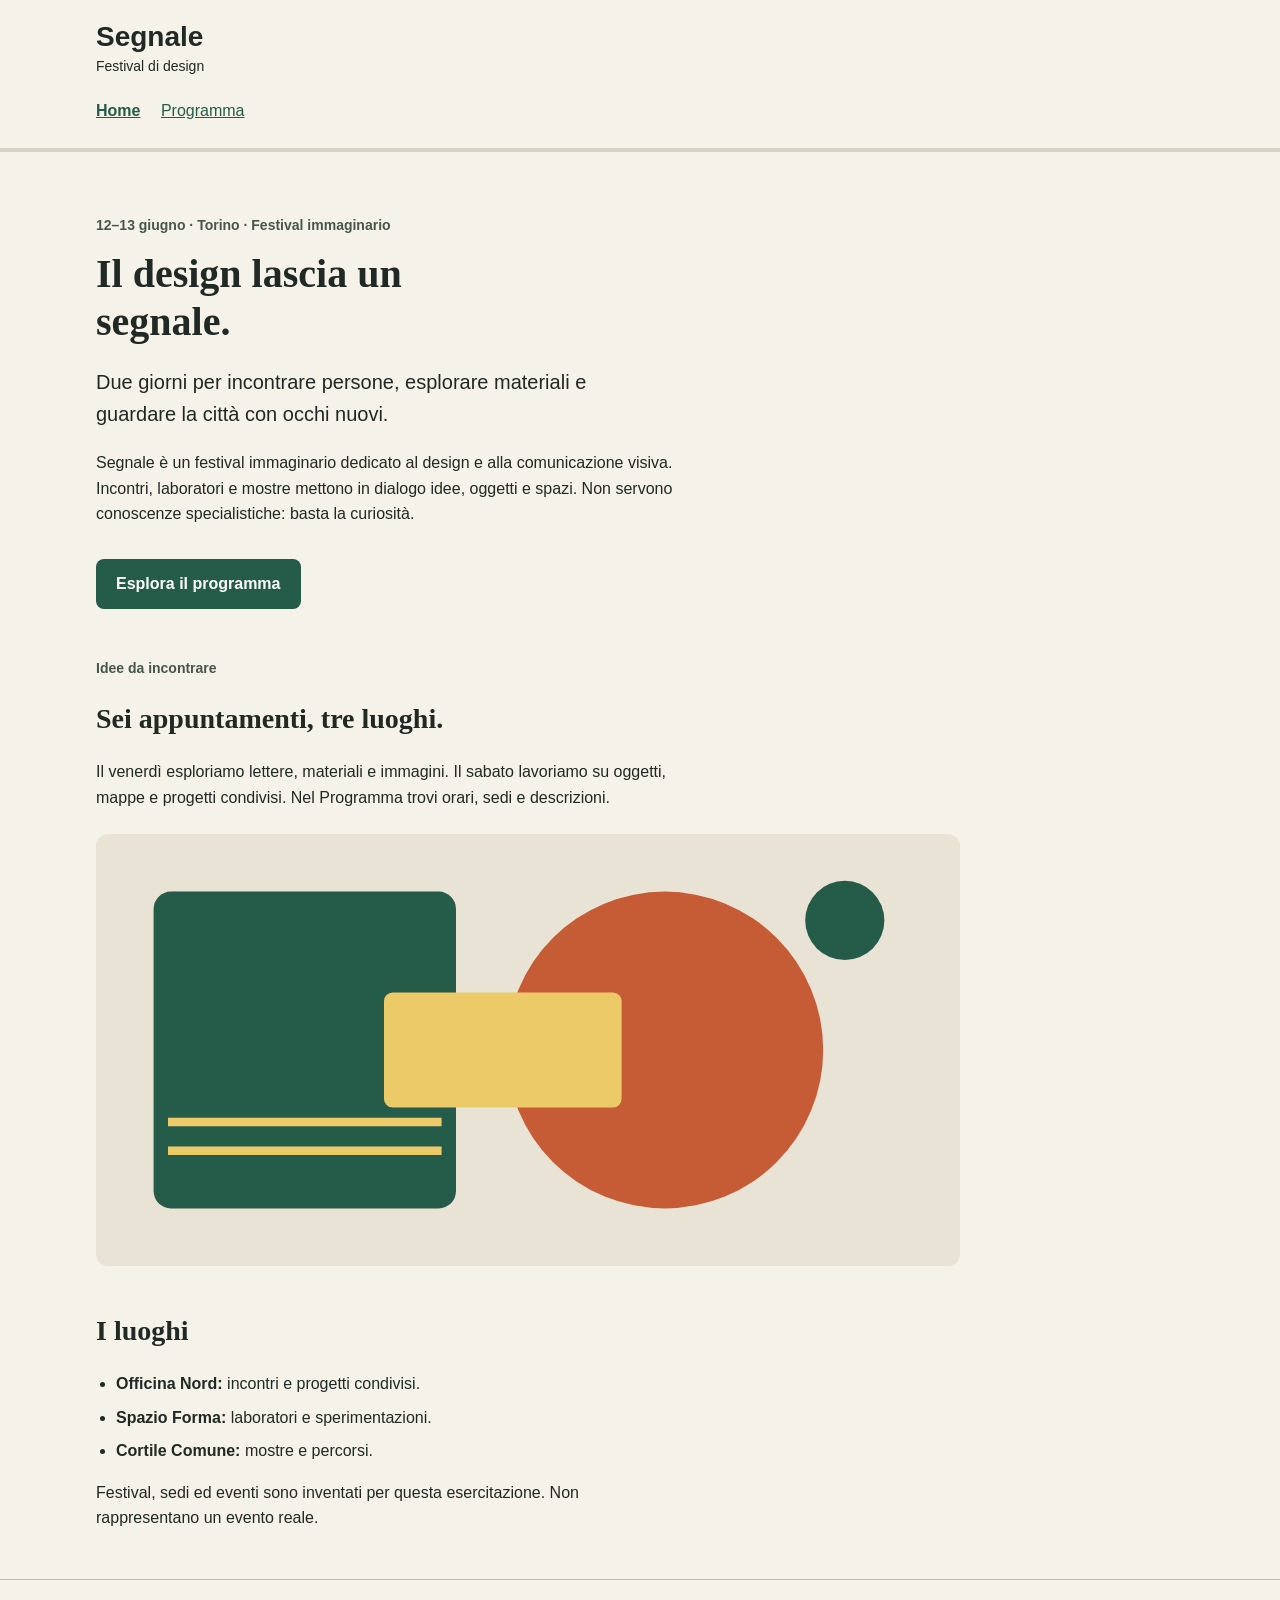
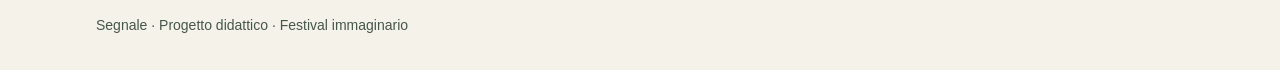
==== index.html @ e4133121 "Sposta i file del sito nella radice della repository" ====
<!doctype html>
<html lang="it">
<head>
  <meta charset="utf-8">
  <meta name="viewport" content="width=device-width, initial-scale=1">
  <title>Segnale — Festival di design</title>
  <link rel="stylesheet" href="style.css">
</head>
<body>
  <a class="skip-link" href="#contenuto">Vai al contenuto</a>
  <header class="site-header">
    <div class="container">
      <a class="brand" href="index.html">Segnale<span>Festival di design</span></a>
      <nav aria-label="Navigazione principale">
        <a href="index.html" aria-current="page">Home</a>
        <!-- Da completare: collegare questa voce alla pagina Programma. -->
        <a href="programma.html">Programma</a>
      </nav>
    </div>
  </header>

  <main id="contenuto" class="container">
    <section class="intro" aria-labelledby="titolo-home">
      <p class="eyebrow">12–13 giugno · Torino · Festival immaginario</p>
      <h1 id="titolo-home">Il design lascia un segnale.</h1>
      <p class="lead">Due giorni per incontrare persone, esplorare materiali e guardare la città con occhi nuovi.</p>
      <p class="reading-text">Segnale è un festival immaginario dedicato al design e alla comunicazione visiva. Incontri, laboratori e mostre mettono in dialogo idee, oggetti e spazi. Non servono conoscenze specialistiche: basta la curiosità.</p>
      <!-- Da completare: anche questo collegamento deve aprire il Programma. -->
      <a class="button-link" href="programma.html">Esplora il programma</a>
    </section>

    <section class="content-section" aria-labelledby="titolo-festival">
      <p class="eyebrow">Idee da incontrare</p>
      <h2 id="titolo-festival">Sei appuntamenti, tre luoghi.</h2>
      <p class="reading-text">Il venerdì esploriamo lettere, materiali e immagini. Il sabato lavoriamo su oggetti, mappe e progetti condivisi. Nel Programma trovi orari, sedi e descrizioni.</p>
      <img class="festival-image" src="assets/festival.svg" alt="Composizione geometrica di cerchi e rettangoli nei colori del festival" width="1200" height="600">
    </section>

    <section class="content-section" aria-labelledby="titolo-luoghi">
      <h2 id="titolo-luoghi">I luoghi</h2>
      <ul class="venues">
        <li><strong>Officina Nord:</strong> incontri e progetti condivisi.</li>
        <li><strong>Spazio Forma:</strong> laboratori e sperimentazioni.</li>
        <li><strong>Cortile Comune:</strong> mostre e percorsi.</li>
      </ul>
      <p class="reading-text">Festival, sedi ed eventi sono inventati per questa esercitazione. Non rappresentano un evento reale.</p>
    </section>
  </main>

  <footer class="site-footer"><div class="container"><p>Segnale · Progetto didattico · Festival immaginario</p></div></footer>
</body>
</html>
---- style.css ----
/* Stile iniziale: tipografia, colori e variabili CSS sono già predisposti.
   Lavoreremo su collegamenti, CSS condiviso e disposizione delle schede. */

/* Scelte comuni: ogni regola usa var() per richiamarne il valore. */
:root {
  --colore-primario: #245c49;
  --colore-primario-scuro: #173f32;
  --colore-sfondo: #f5f2e9;
  --colore-testo: #202923;
  --font-testo: Arial, Helvetica, sans-serif;
  --font-titoli: Georgia, "Times New Roman", serif;
}

* {
  box-sizing: border-box;
}

body {
  margin: 0;
  background: var(--colore-sfondo);
  color: var(--colore-testo);
  font-family: var(--font-testo);
  font-size: 1rem;
  line-height: 1.6;
}

a {
  color: var(--colore-primario);
}

a:hover {
  text-decoration-thickness: 3px;
}

a:focus-visible {
  outline: 3px solid var(--colore-testo);
  outline-offset: 4px;
}

.container {
  width: 92%;
  max-width: 68rem;
  margin: 0 auto;
}

.site-header {
  padding: 1.25rem 0;
  border-bottom: 4px solid #d8d2c5;
}

.brand {
  display: inline-block;
  color: var(--colore-testo);
  font-size: 1.75rem;
  font-weight: bold;
  line-height: 1.2;
  text-decoration: none;
}

.brand span {
  display: block;
  margin-top: 0.25rem;
  font-size: 0.875rem;
  font-weight: normal;
}

nav {
  margin-top: 1rem;
}

nav a {
  display: inline-block;
  margin-right: 1rem;
  padding: 0.25rem 0;
}

nav a[aria-current="page"] {
  font-weight: bold;
}

.intro {
  padding: 3rem 0 1rem;
}

.eyebrow,
.event-meta {
  color: #46564b;
  font-size: 0.875rem;
  font-weight: bold;
}

h1,
h2,
h3 {
  font-family: var(--font-titoli);
  line-height: 1.2;
}

h1 {
  max-width: 18ch;
  margin: 0.75rem 0 1.25rem;
  font-size: 2.5rem;
}

h2 {
  font-size: 1.75rem;
}

h3 {
  margin: 0.5rem 0 0.75rem;
  font-size: 1.375rem;
}

.lead {
  max-width: 48ch;
  font-size: 1.25rem;
}

.reading-text {
  max-width: 65ch;
}

.button-link {
  display: inline-block;
  margin-top: 1rem;
  padding: 0.75rem 1.25rem;
  border-radius: 0.5rem;
  background: var(--colore-primario);
  color: #ffffff;
  font-weight: bold;
  text-decoration: none;
}

.button-link:hover {
  background: var(--colore-primario-scuro);
}

.content-section {
  margin: 2rem 0 3rem;
}

.festival-image {
  display: block;
  width: 100%;
  max-width: 54rem;
  height: auto;
  margin-top: 1.5rem;
  border-radius: 0.75rem;
}

.venues {
  padding-left: 1.25rem;
}

.venues li {
  margin-bottom: 0.5rem;
}

/* Qui inseriremo la regola .event-grid durante la demo. */

.event-card {
  margin-bottom: 1.5rem;
  overflow: hidden;
  border: 1px solid #b7c0b7;
  border-radius: 0.75rem;
  background: #ffffff;
}

.event-card img {
  display: block;
  width: 100%;
  height: auto;
}

.event-body {
  padding: 1.25rem;
}

.event-body p:last-child {
  margin-bottom: 0;
}

.event-place {
  color: #46564b;
  font-size: 0.875rem;
}

.site-footer {
  padding: 1.25rem 0;
  border-top: 1px solid #b7c0b7;
  color: #46564b;
  font-size: 0.875rem;
}

.skip-link {
  position: absolute;
  top: -6rem;
  left: 1rem;
  padding: 0.75rem 1rem;
  background: #ffffff;
  color: var(--colore-testo);
}

.skip-link:focus {
  top: 1rem;
}

/* Qui aggiungeremo la media query durante la demo. */
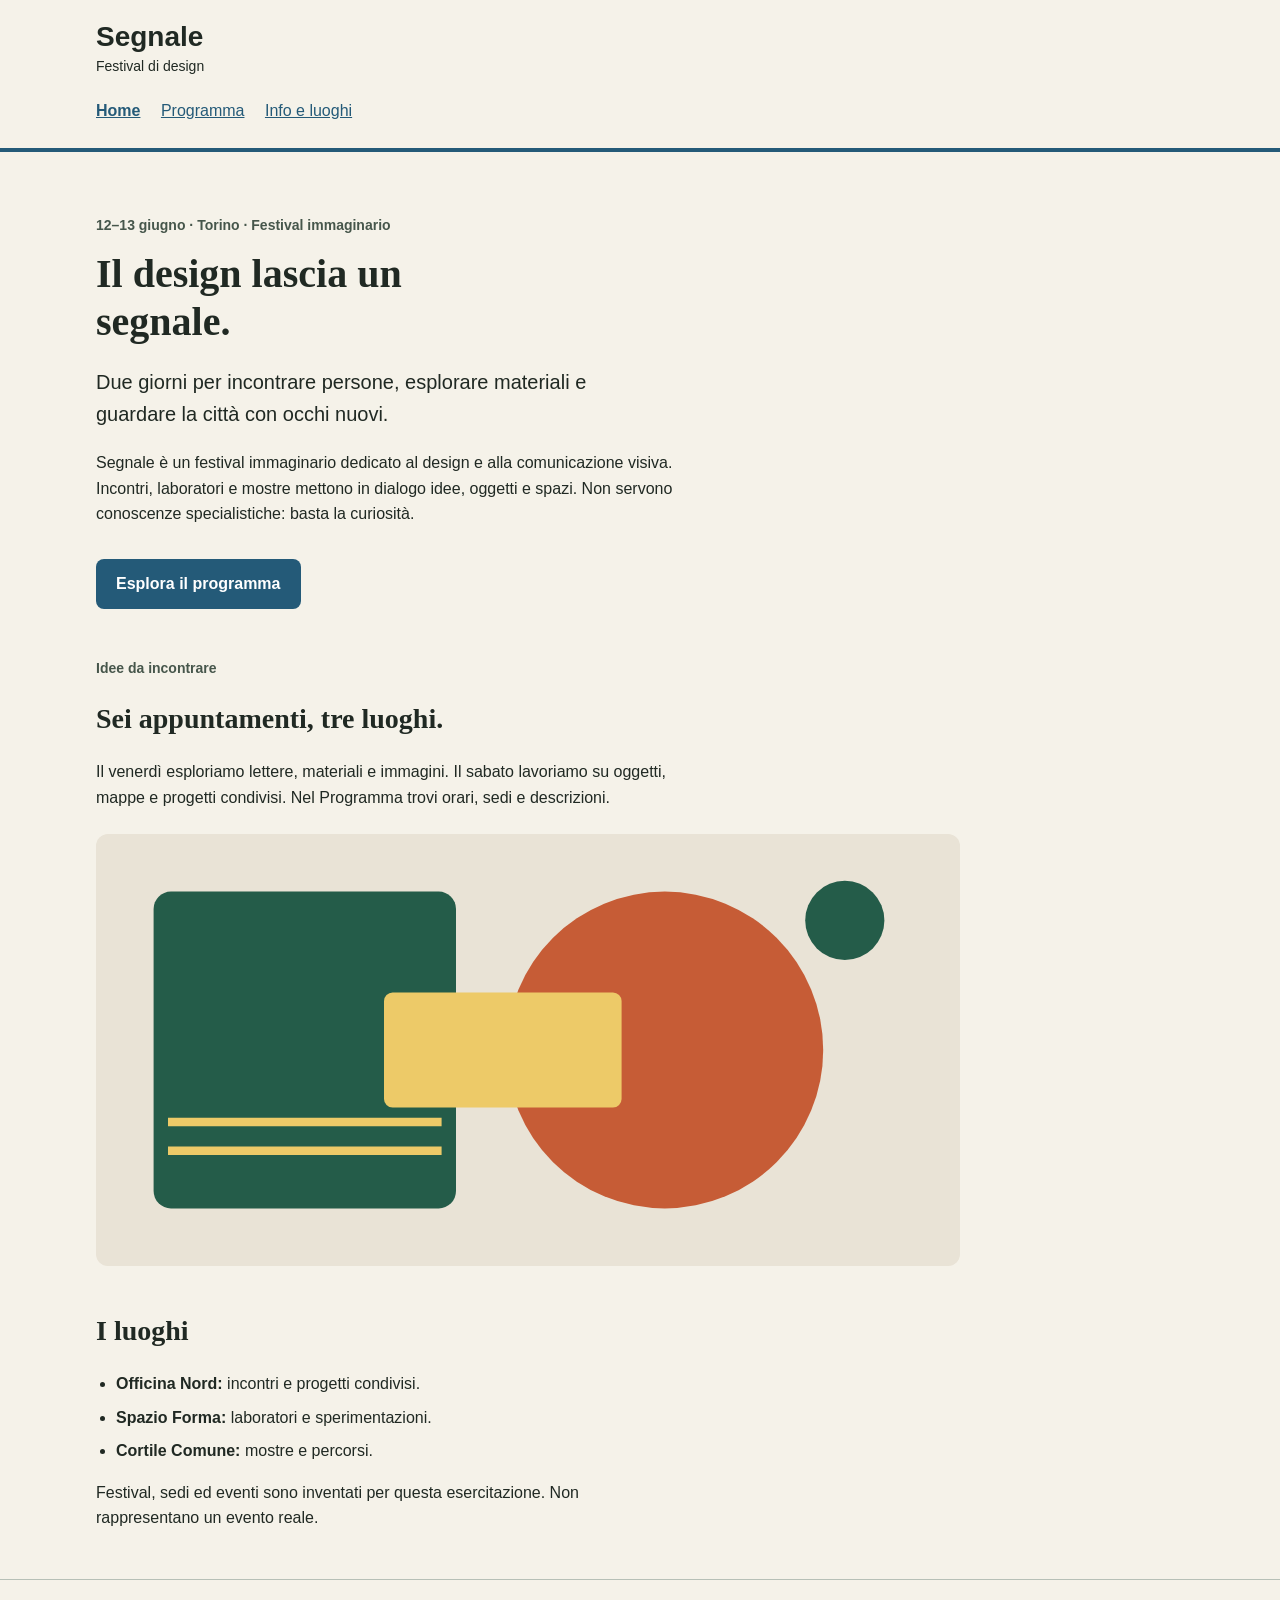
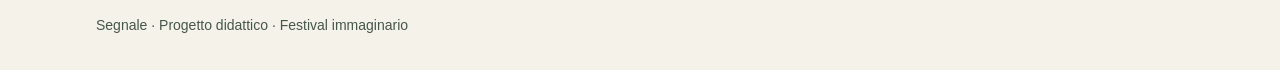
==== commit 19c2000f: "slider finito" ====
--- a/index.html
+++ b/index.html
@@ -13,8 +13,8 @@
       <a class="brand" href="index.html">Segnale<span>Festival di design</span></a>
       <nav aria-label="Navigazione principale">
         <a href="index.html" aria-current="page">Home</a>
-        <!-- Da completare: collegare questa voce alla pagina Programma. -->
         <a href="programma.html">Programma</a>
+        <a href="info.html">Info e luoghi</a>
       </nav>
     </div>
   </header>
--- a/style.css
+++ b/style.css
@@ -3,8 +3,8 @@
 
 /* Scelte comuni: ogni regola usa var() per richiamarne il valore. */
 :root {
-  --colore-primario: #245c49;
-  --colore-primario-scuro: #173f32;
+  --colore-primario: #245A78;
+  --colore-primario-scuro: #183D54;
   --colore-sfondo: #f5f2e9;
   --colore-testo: #202923;
   --font-testo: Arial, Helvetica, sans-serif;
@@ -45,7 +45,7 @@
 
 .site-header {
   padding: 1.25rem 0;
-  border-bottom: 4px solid #d8d2c5;
+  border-bottom: 4px solid var(--colore-primario);
 }
 
 .brand {
@@ -156,7 +156,11 @@
   margin-bottom: 0.5rem;
 }
 
-/* Qui inseriremo la regola .event-grid durante la demo. */
+.event-grid {
+  display: grid;
+  grid-template-columns: 1fr;
+  gap: 1.5rem;
+}
 
 .event-card {
   margin-bottom: 1.5rem;
@@ -173,7 +177,7 @@
 }
 
 .event-body {
-  padding: 1.25rem;
+  padding: 1.5rem;
 }
 
 .event-body p:last-child {
@@ -205,4 +209,49 @@
   top: 1rem;
 }
 
-/* Qui aggiungeremo la media query durante la demo. */
+@media (min-width: 600px) {
+  .event-grid {
+    grid-template-columns: repeat(2, minmax(0, 1fr));
+  }
+}
+
+@media (min-width: 1024px) {
+  .event-grid {
+    grid-template-columns: repeat(3, minmax(0, 1fr));
+  }
+}.info-swiper {
+  padding-bottom: 3rem;
+}
+.info-swiper {
+  padding: 0 3rem 1rem;
+}
+
+.luogo-card {
+  overflow: hidden;
+  border: 1px solid #b7c0b7;
+  border-radius: .75rem;
+  background: #fff;
+}
+
+.luogo-card img {
+  display: block;
+  width: 100%;
+  height: auto;
+}
+
+.luogo-info {
+  padding: 1.5rem;
+}
+
+.luogo-info h3 {
+  margin-top: 0;
+}
+
+.luogo-info p {
+  margin-bottom: 0;
+}
+
+.info-swiper .swiper-button-prev,
+.info-swiper .swiper-button-next {
+  color: var(--colore-primario);
+}
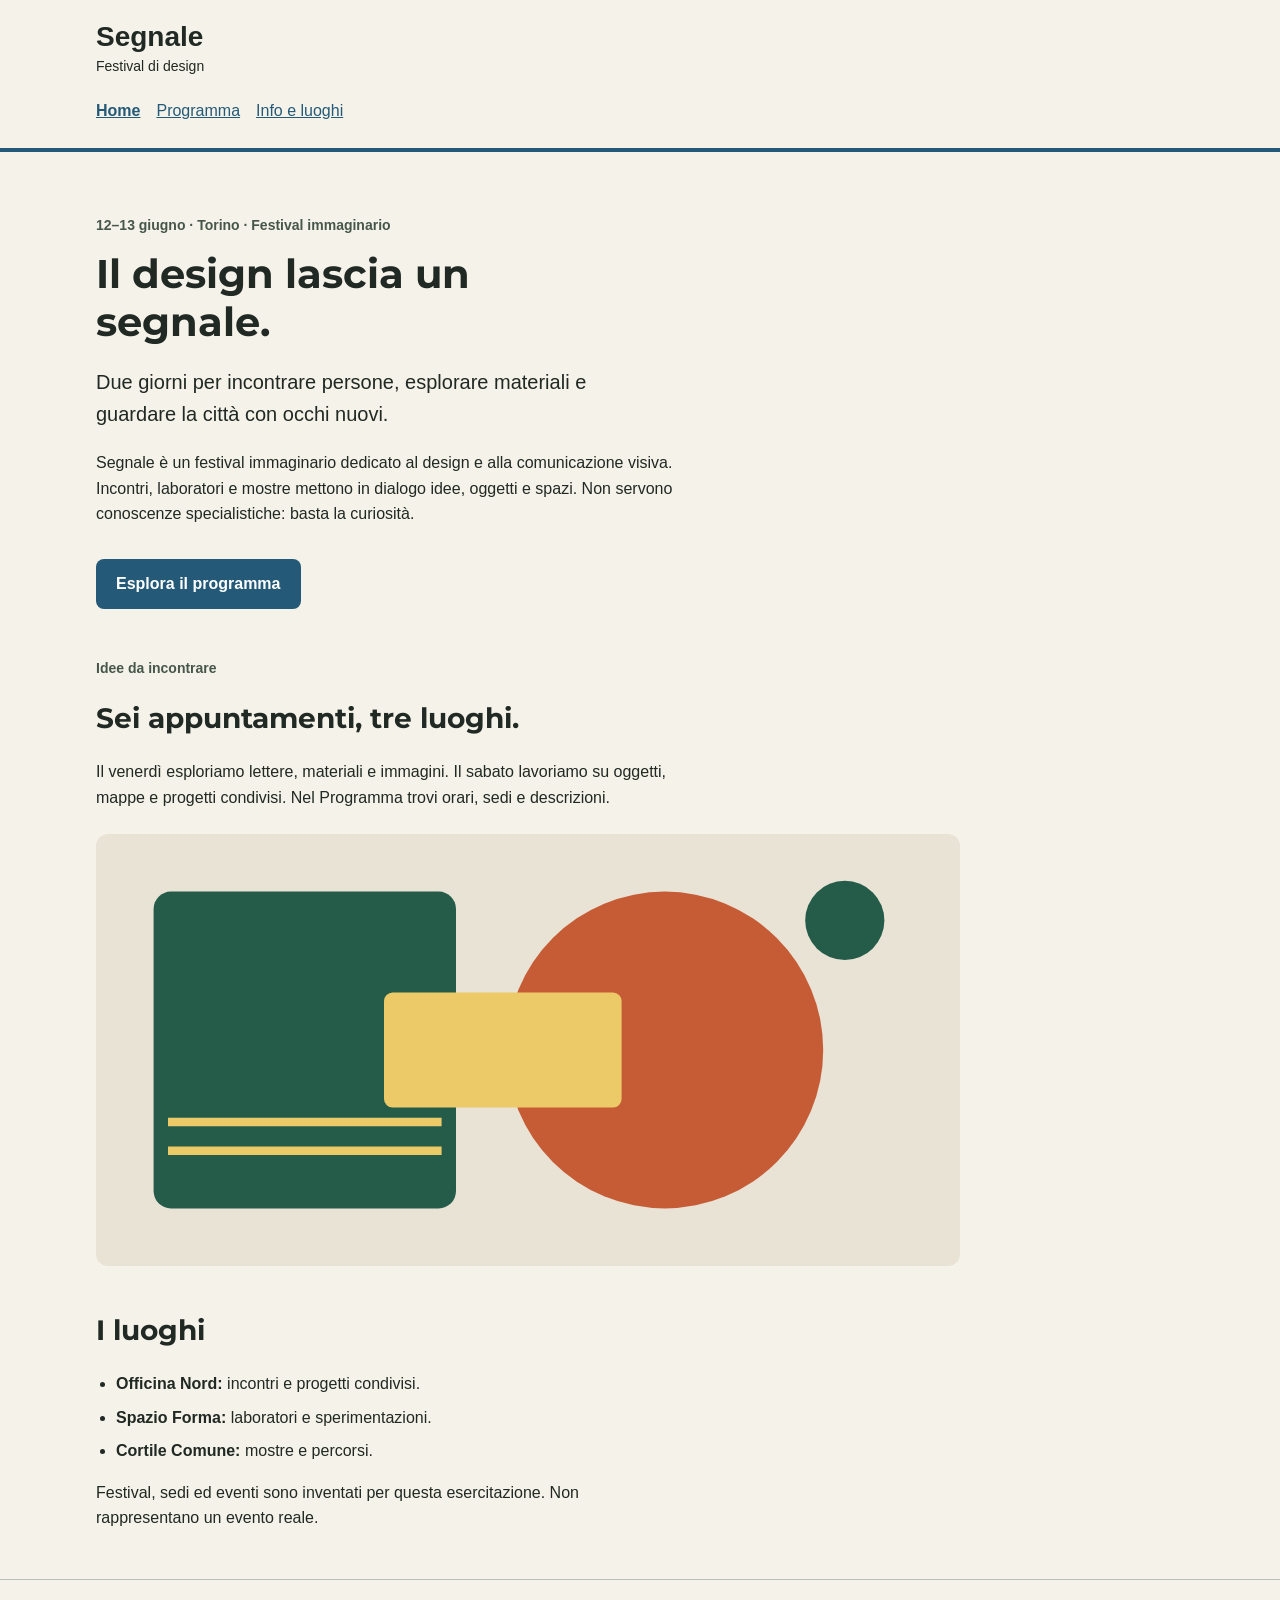
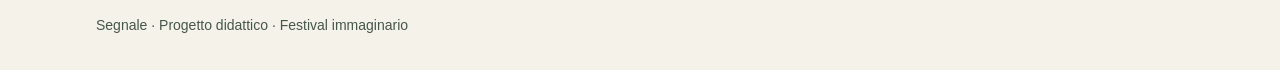
==== commit 24d88830: "consegna 18/11" ====
--- a/index.html
+++ b/index.html
@@ -4,6 +4,9 @@
   <meta charset="utf-8">
   <meta name="viewport" content="width=device-width, initial-scale=1">
   <title>Segnale — Festival di design</title>
+  <link rel="preconnect" href="https://fonts.googleapis.com">
+<link rel="preconnect" href="https://fonts.gstatic.com" crossorigin>
+<link href="https://fonts.googleapis.com/css2?family=Montserrat:wght@400;500;600;700&display=swap" rel="stylesheet">
   <link rel="stylesheet" href="style.css">
 </head>
 <body>
--- a/style.css
+++ b/style.css
@@ -8,7 +8,7 @@
   --colore-sfondo: #f5f2e9;
   --colore-testo: #202923;
   --font-testo: Arial, Helvetica, sans-serif;
-  --font-titoli: Georgia, "Times New Roman", serif;
+  --font-titoli: "Montserrat", Arial, sans-serif;
 }
 
 * {
@@ -44,8 +44,12 @@
 }
 
 .site-header {
+  position: sticky;
+  top: 0;
+  z-index: 1000;
   padding: 1.25rem 0;
   border-bottom: 4px solid var(--colore-primario);
+  background: var(--colore-sfondo);
 }
 
 .brand {
@@ -65,13 +69,17 @@
 }
 
 nav {
+  display: flex;
+  flex-direction: column;
+  align-items: flex-start;
+  gap: .5rem;
   margin-top: 1rem;
 }
 
 nav a {
   display: inline-block;
-  margin-right: 1rem;
-  padding: 0.25rem 0;
+  margin-right: 0;
+  padding: .25rem 0;
 }
 
 nav a[aria-current="page"] {
@@ -213,7 +221,14 @@
   .event-grid {
     grid-template-columns: repeat(2, minmax(0, 1fr));
   }
-}
+  nav {
+  flex-direction: row;
+  flex-wrap: wrap;
+  column-gap: 1rem;
+  row-gap: .5rem;
+}
+}
+
 
 @media (min-width: 1024px) {
   .event-grid {
@@ -254,4 +269,61 @@
 .info-swiper .swiper-button-prev,
 .info-swiper .swiper-button-next {
   color: var(--colore-primario);
+}
+.mappa-container {
+  width: 100%;
+  overflow: hidden;
+  border-radius: .75rem;
+}
+
+.mappa-container iframe {
+  display: block;
+  width: 100%;
+  height: 450px;
+  border: 0;
+}
+
+.sedi-lista {
+  display: grid;
+  grid-template-columns: 1fr;
+  gap: 1.5rem;
+  margin-top: 2rem;
+}
+
+.sedi-lista article {
+  padding: 1.5rem;
+  border: 1px solid #b7c0b7;
+  border-radius: .75rem;
+  background: #fff;
+}
+
+.sedi-lista article h3 {
+  margin-top: 0;
+}
+
+.sedi-lista article p {
+  margin-bottom: .75rem;
+}
+
+@media (min-width: 600px) {
+  .sedi-lista {
+    grid-template-columns: repeat(2, minmax(0, 1fr));
+  }
+}
+
+@media (min-width: 1024px) {
+  .sedi-lista {
+    grid-template-columns: repeat(3, minmax(0, 1fr));
+  }
+}
+@media (max-width: 599px) {
+  .site-header {
+    padding: .75rem 0;
+  }
+}
+.info-swiper .swiper-button-prev:focus-visible,
+.info-swiper .swiper-button-next:focus-visible {
+  outline: 3px solid var(--colore-testo);
+  outline-offset: 4px;
+  border-radius: 4px;
 }
